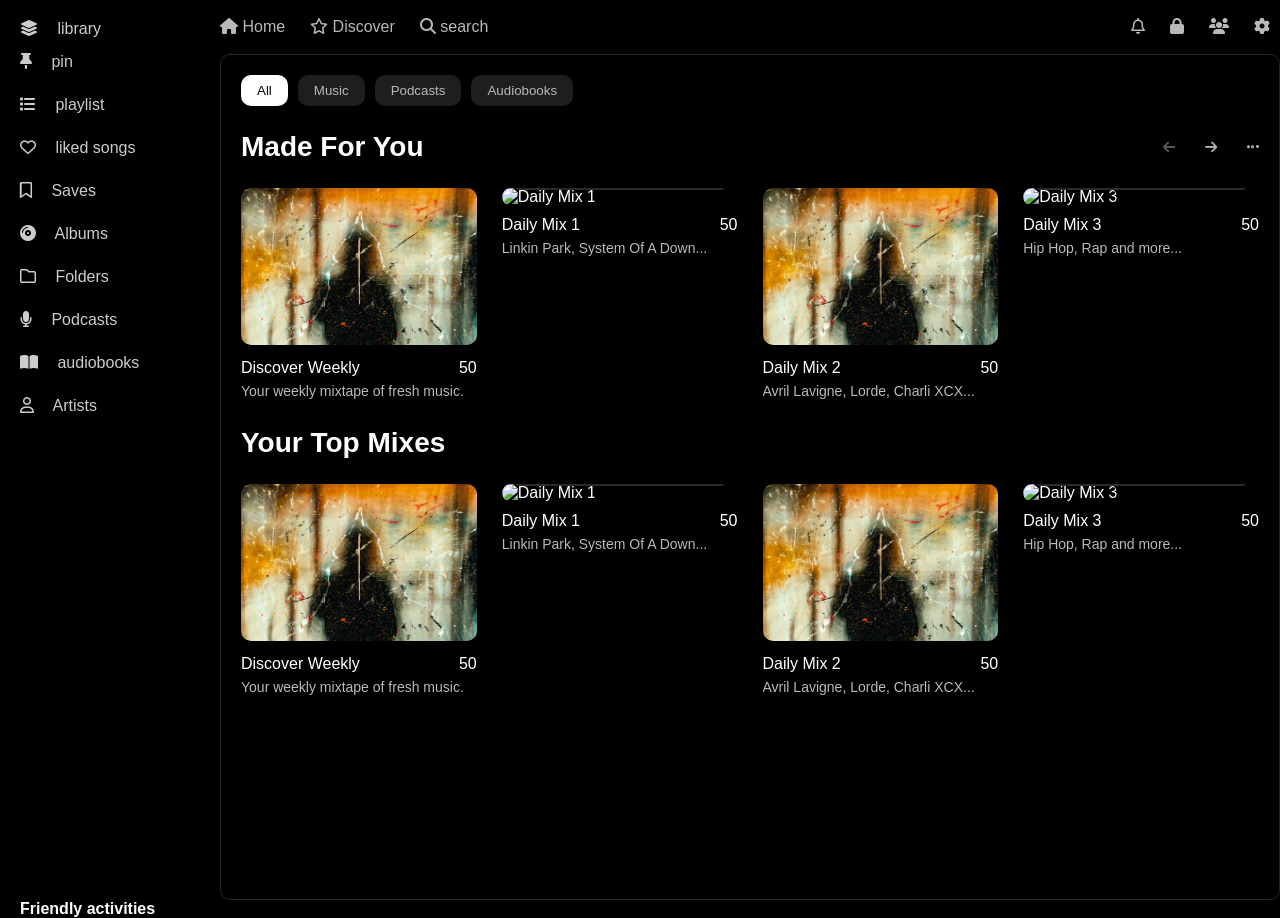
==== frend.html @ d9ddc19c "added files and some code" ====
<!DOCTYPE html>
<html lang="en">

<head>
    <meta charset="UTF-8">
    <meta name="viewport" content="width=device-width, initial-scale=1.0">
    <link rel="stylesheet" href="https://cdnjs.cloudflare.com/ajax/libs/font-awesome/6.5.0/css/all.min.css">
    <link rel="stylesheet" href="https://cdnjs.cloudflare.com/ajax/libs/font-awesome/6.5.1/css/all.min.css">

    <link rel="stylesheet" href="css/style.css">
    <title>Document</title>
</head>

<body>
    <div class="app">
        <header>
            <div class="top-menu">

                <ul class="top-menu-left">
                    <li class="home">
                        <a href="./index.html"><i class="fa-solid fa-home"></i> Home</a>
                    </li>
                    <li>
                        <a href="#"><i class="fa-regular fa-star"></i> Discover</a>
                    </li>
                    <li>
                        <a href="#"><i class="fa-solid fa-magnifying-glass"></i> search</a>
                    </li>
                </ul>
                <ul class="top-menu-right">
                    <li>
                        <a href="#"><i class="fa-regular fa-bell"></i> </a>
                    </li>
                    <li>
                        <a href="#"><i class="fa-solid  fa-lock"></i></i> </a>
                    </li>
                    <li>
                        <a href="#"><i class=" fa-solid fa-users"></i> </a>
                    </li>
                    <li>
                        <a href="#"><i class="fa-solid fa-gear"></i> </a>
                    </li>
                </ul>
            </div>
        </header>
        <aside>
            <nav>
                <div class="logo">
                    <a href="#"><i class="fa-solid fa-layer-group"></i> library</a>
                </div>
                <ul class="asid-icons">
                    <li><a href="#"><i class="fa-solid fa-thumbtack"></i> pin</a></li>
                    <li><a href="#"><i class="fa-solid fa-list"></i> playlist</a></li>
                    <li><a href="#"><i class="fa-regular fa-heart"></i> liked songs</a></li>
                    <li><a href="#"><i class="fa-regular fa-bookmark"></i> Saves</a></li>
                    <li><a href="#"><i class="fa-solid fa-compact-disc"></i> Albums</a></li>
                    <li><a href="#"><i class="fa-regular  fa-folder"></i> Folders</a></li>
                    <li><a href="#"><i class="fa-solid fa-microphone"></i> Podcasts</a></li>
                    <li><a href="#"><i class="fa-solid fa-book-open"></i> audiobooks</a></li>
                    <li><a href="#"><i class="fa-regular fa-user"></i> Artists</a></li>

                </ul>
            </nav>
        </aside>
        <main class="main-content">
            <!-- FILTER BUTTONS -->
            <div class="filters">
                <button class="active">All</button>
                <button>Music</button>
                <button>Podcasts</button>
                <button>Audiobooks</button>
            </div>
            <!-- SECTION TITLE -->
             <div class="for-you">
                 <h2 class="section-title">Made For You</h2>
                 <div class="arrow ">
                     <i class="fa-duotone fa-solid fa-thin fa-arrow-left a"></i>
                     <i class="fa-duotone fa-solid fa-thin fa-arrow-right arrow-active"></i>
                     <i class="fa-solid fa-ellipsis dots"></i>
                 </div>
             </div>
            <!-- CARDS GRID -->
            <div class="cards">
                <!-- CARD -->
                <div class="card card-1">
                    <div class="card-image">
                        <img src="./assets/images/cover2.jpg" alt="Discover Weekly">

                        <button class="play-btn">▶</button>
                    </div>
                    <div class="card-text">
                        <div class="title">
                            <span>Discover Weekly</span>
                            <span class="number">50</span>
                        </div>
                        <p>Your weekly mixtape of fresh music.</p>
                    </div>
                </div>
                <!-- CARD -->
                <div class="card card-1">
                    <div class="card-image">
                        <img src="./assets/images/cover1.jpg" alt="Daily Mix 1">
                        <button class="play-btn">▶</button>
                    </div>
                    <div class="card-text">
                        <div class="title">
                            <span>Daily Mix 1</span>
                            <span class="number">50</span>
                        </div>
                        <p>Linkin Park, System Of A Down...</p>
                    </div>
                </div>
                <!-- CARD -->
                <div class="card card-2">

                    <div class="card-image">
                        <img src="./assets/images/cover2.jpg" alt="Daily Mix 2">

                        <button class="play-btn">▶</button>
                    </div>
                    <div class="card-text">
                        <div class="title">
                            <span>Daily Mix 2</span>
                            <span class="number">50</span>
                        </div>
                        <p>Avril Lavigne, Lorde, Charli XCX...</p>
                    </div>
                </div>
                <!-- CARD -->
                <div class="card">
                    <div class="card-image">
                        <img src="./assets/images/cover1.jpg" alt="Daily Mix 3">
                        <button class="play-btn">▶</button>
                    </div>
                    <div class="card-text">
                        <div class="title">
                            <span>Daily Mix 3</span>
                            <span class="number">50</span>
                        </div>
                        <p>Hip Hop, Rap and more...</p>
                    </div>
                </div>
            </div>
            <!-- bottom main content -->
            <h2 class="section-title">Your Top Mixes</h2>
            <!-- CARDS GRID -->
            <div class="cards">
                <!-- CARD -->
                <div class="card">
                    <div class="card-image">
                        <img src="./assets/images/cover2.jpg" alt="Discover Weekly">

                        <button class="play-btn">▶</button>
                    </div>
                    <div class="card-text">
                        <div class="title">
                            <span>Discover Weekly</span>
                            <span class="number">50</span>
                        </div>
                        <p>Your weekly mixtape of fresh music.</p>
                    </div>
                </div>
                <!-- CARD -->
                <div class="card">
                    <div class="card-image">
                        <img src="./assets/images/cover1.jpg" alt="Daily Mix 1">
                        <button class="play-btn">▶</button>
                    </div>
                    <div class="card-text">
                        <div class="title">
                            <span>Daily Mix 1</span>
                            <span class="number">50</span>
                        </div>
                        <p>Linkin Park, System Of A Down...</p>
                    </div>
                </div>
                <!-- CARD -->
                <div class="card">
                    <div class="card-image">
                        <img src="./assets/images/cover2.jpg" alt="Daily Mix 2">

                        <button class="play-btn">▶</button>
                    </div>
                    <div class="card-text">
                        <div class="title">
                            <span>Daily Mix 2</span>
                            <span class="number">50</span>
                        </div>
                        <p>Avril Lavigne, Lorde, Charli XCX...</p>
                    </div>
                </div>
                <!-- CARD -->
                <div class="card">
                    <div class="card-image">
                        <img src="./assets/images/cover1.jpg" alt="Daily Mix 3">
                        <button class="play-btn">▶</button>
                    </div>
                    <div class="card-text">
                        <div class="title">
                            <span>Daily Mix 3</span>
                            <span class="number">50</span>
                        </div>
                        <p>Hip Hop, Rap and more...</p>
                    </div>
                </div>
            </div>
        </main>
        <div class="frendly">
            <h4>Friendly activities</h4>
        </div>
    </div>
</body>

</html>
---- css/style.css ----
* {
  margin: 0;
  padding: 0;
  box-sizing: border-box;
}

.app {
  border: 0px solid rgba(201, 199, 199, 0.1843137255);
  display: grid;
  margin-left: 20px;
  grid-template-columns: 200px 1fr;
  grid-template-rows: 54px auto;
}
.app header {
  align-items: center;
}
.app {
  grid-template-areas: "aside header" "aside main";
}
.app header {
  grid-area: header;
}
.app aside {
  padding-top: 20px;
  grid-area: aside;
}
.app main {
  grid-area: main;
}

.logo {
  padding-bottom: 15px;
}

aside {
  border: 0px solid rgba(201, 199, 199, 0.1843137255);
  background-color: black;
  height: 100vh;
}
aside ul {
  display: flex;
  flex-direction: column;
  gap: 25px;
}
aside li {
  list-style: none;
}
aside a {
  color: rgb(206, 203, 203);
  text-decoration: none;
}
aside a:hover {
  color: white;
}
aside i {
  margin-right: 15px;
}

main {
  border: 1px solid rgba(201, 199, 199, 0.1843137255);
  padding: 20px;
  border-radius: 10px;
}

.top-menu {
  border: 0px solid wheat;
  display: flex;
  justify-content: space-between;
  align-items: center;
  background-color: black;
  height: 54px;
}
.top-menu ul {
  display: flex;
  gap: 25px;
}
.top-menu li {
  list-style: none;
}
.top-menu a {
  text-decoration: none;
}

.top-menu-right {
  display: flex;
  gap: 25px;
  margin-right: 10px;
}
.top-menu-right i {
  cursor: pointer;
  color: #b9b9b9;
}
.top-menu-left i,
.top-menu a {
  cursor: pointer;
  color: #b9b9b9;
}

.section-title {
  margin: 25px 0;
  font-size: 28px;
}

body {
  background: #000;
  font-family: Arial, sans-serif;
  color: #fff;
}

.for-you {
  display: flex;
  justify-content: space-between;
  align-items: center;
}
.for-you .arrow {
  display: flex;
  gap: 30px;
}
.for-you .arrow i {
  font-size: 14px;
  display: flex;
  cursor: pointer;
  color: #b9b9b9;
  opacity: 0.5;
}
.for-you .arrow .arrow-active {
  color: #fff;
  opacity: 0.7;
}
.for-you .arrow .dots {
  color: #fff;
  opacity: 0.7;
}

/* FILTER BUTTONS */
.filters {
  display: flex;
  gap: 10px;
}
.filters button {
  background: #1e1e1e;
  border: none;
  padding: 8px 16px;
  border-radius: 10px;
  color: #b9b9b9;
  cursor: pointer;
}
.filters button.active {
  background: #fff;
  color: black;
}

.card img {
  width: 100px;
}

/* CARDS GRID */
.cards {
  display: grid;
  grid-template-columns: repeat(auto-fit, minmax(150px, 1fr));
  gap: 25px;
}

/* CARD */
.card {
  position: relative;
  cursor: pointer;
  overflow: hidden;
  z-index: 1;
}
.card img {
  width: 100%;
  border-radius: 10px;
}
.card .card-text {
  margin-top: 10px;
}
.card .card-text .title {
  display: flex;
  justify-content: space-between;
  font-size: 16px;
}
.card .card-text p {
  margin-top: 5px;
  font-size: 14px;
  color: #b9b9b9;
  line-height: 1.4;
}
.card:hover {
  transform: scale(1.03);
  transition: 0.3s;
}

.play-btn {
  position: absolute;
  right: 15px;
  bottom: 15px;
  width: 50px;
  height: 50px;
  border-radius: 50%;
  border: none;
  background: #1db954;
  color: black;
  font-size: 20px;
  display: flex;
  align-items: center;
  justify-content: center;
  cursor: pointer;
  opacity: 0;
  transform: translateY(20px);
  transition: 0.3s;
}

.card:hover .play-btn {
  opacity: 1;
  transform: translateY(0);
}

.card::before,
.card::after {
  content: "";
  position: absolute;
  width: 90%;
  height: 10px;
  background: #2a2a2a;
  border-radius: 10px;
  left: 5%;
  z-index: -1;
}

.card::before {
  top: -8px;
}

.card::after {
  top: -16px;
}

/*# sourceMappingURL=style.css.map */
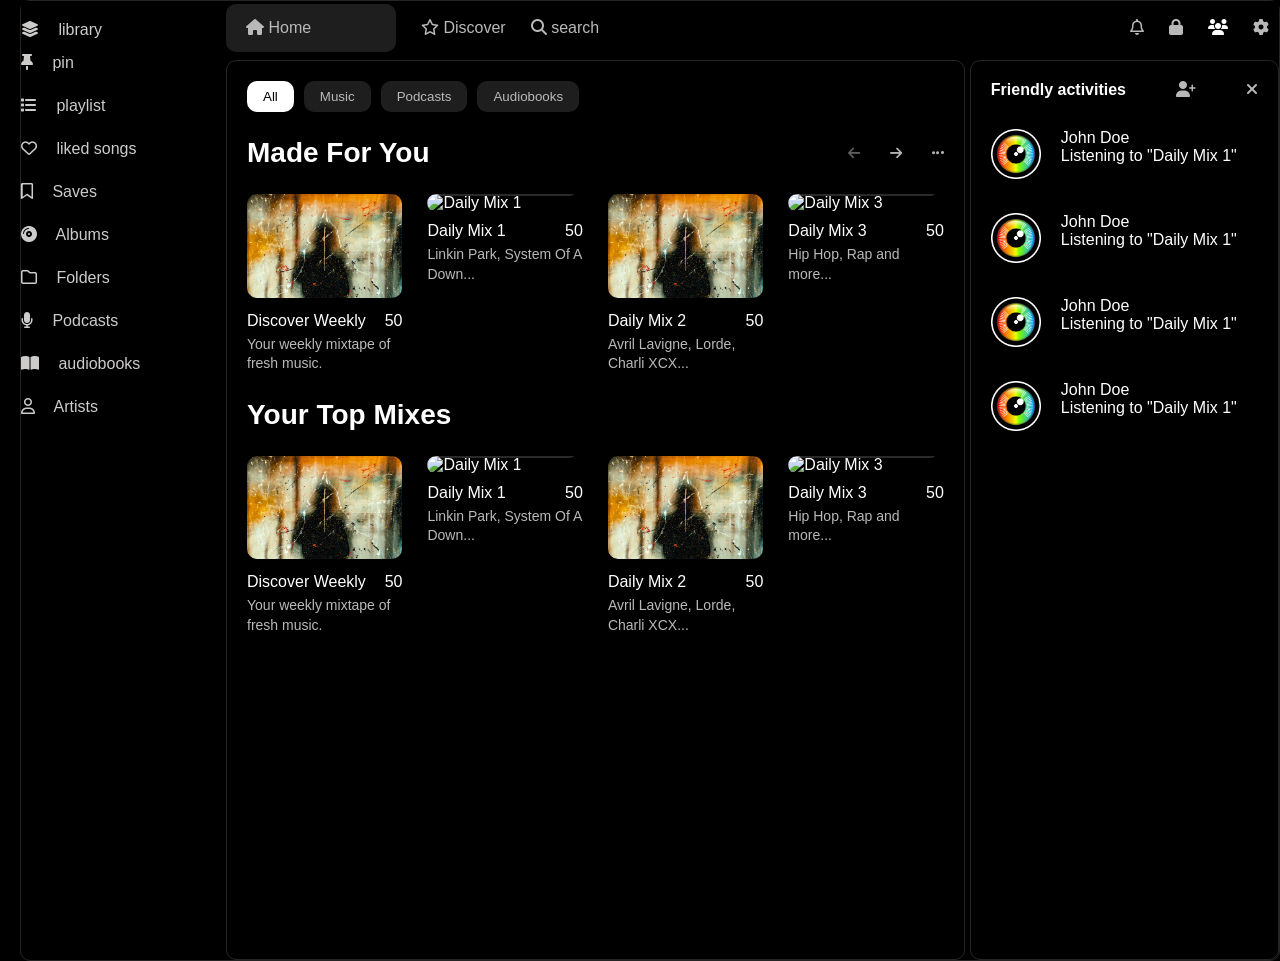
==== commit 1d1a8072: "add to liked page" ====
--- a/frend.html
+++ b/frend.html
@@ -11,13 +11,13 @@
     <title>Document</title>
 </head>
 
-<body>
-    <div class="app">
+<body >
+    <div class="app frendly">
         <header>
             <div class="top-menu">
 
                 <ul class="top-menu-left">
-                    <li class="home">
+                    <li class="home-btn">
                         <a href="./index.html"><i class="fa-solid fa-home"></i> Home</a>
                     </li>
                     <li>
@@ -34,8 +34,8 @@
                     <li>
                         <a href="#"><i class="fa-solid  fa-lock"></i></i> </a>
                     </li>
-                    <li>
-                        <a href="#"><i class=" fa-solid fa-users"></i> </a>
+                    <li class="users-active">
+                        <a href="frend.html" ><i class=" fa-solid fa-users"></i> </a>
                     </li>
                     <li>
                         <a href="#"><i class="fa-solid fa-gear"></i> </a>
@@ -51,7 +51,7 @@
                 <ul class="asid-icons">
                     <li><a href="#"><i class="fa-solid fa-thumbtack"></i> pin</a></li>
                     <li><a href="#"><i class="fa-solid fa-list"></i> playlist</a></li>
-                    <li><a href="#"><i class="fa-regular fa-heart"></i> liked songs</a></li>
+                    <li class="liked"><a href="liked.html"><i class="fa-regular fa-heart"></i> liked songs</a></li>
                     <li><a href="#"><i class="fa-regular fa-bookmark"></i> Saves</a></li>
                     <li><a href="#"><i class="fa-solid fa-compact-disc"></i> Albums</a></li>
                     <li><a href="#"><i class="fa-regular  fa-folder"></i> Folders</a></li>
@@ -205,8 +205,55 @@
                 </div>
             </div>
         </main>
-        <div class="frendly">
-            <h4>Friendly activities</h4>
+        <div class="frendly-content">
+            <div class="frendly-title">
+                <h4>Friendly activities</h4>
+                <div class="frendly-icon">
+                    <i class="fa-solid fa-user-plus"></i>
+                    <i class="fa-duotone fa-solid fa-xmark"></i>
+                </div>
+            </div>
+            <div class="frendly-list">
+                <div class="frendly-card">
+                    <div class="frendly-image">
+                        <img src="./assets/images/disc.png" alt="Discover Weekly">
+                    </div>
+                    <div class="frendly-text">
+                        <span>John Doe</span>
+                        <p>Listening to "Daily Mix 1"</p>
+                    </div>
+                </div>
+                <div class="frendly-card">
+                    <div class="frendly-image">
+                        <img src="./assets/images/disc.png" alt="Discover Weekly">
+                    </div>
+                    <div class="frendly-text">
+                        <span>John Doe</span>
+                        <p>Listening to "Daily Mix 1"</p>
+                    </div>
+                </div>
+                <div class="frendly-card">
+                    <div class="frendly-image">
+                        <img src="./assets/images/disc.png" alt="Discover Weekly">
+                    </div>
+                    <div class="frendly-text">
+                        <span>John Doe</span>
+                        <p>Listening to "Daily Mix 1"</p>
+                    </div>
+                </div>
+                <div class="frendly-card">
+                    <div class="frendly-image">
+                        <img src="./assets/images/disc.png" alt="Discover Weekly">
+                    </div>
+                    <div class="frendly-text">
+                        <span>John Doe</span>
+                        <p>Listening to "Daily Mix 1"</p>
+                    </div>
+                </div>
+              
+               
+              
+            </div>
         </div>
     </div>
 </body>
--- a/css/style.css
+++ b/css/style.css
@@ -7,6 +7,7 @@
 .app {
   border: 0px solid rgba(201, 199, 199, 0.1843137255);
   display: grid;
+  gap: 5px;
   margin-left: 20px;
   grid-template-columns: 200px 1fr;
   grid-template-rows: 54px auto;
@@ -26,6 +27,48 @@
 }
 .app main {
   grid-area: main;
+}
+
+.frendly {
+  display: grid;
+  border: 1px solid rgba(201, 199, 199, 0.1843137255);
+  border-radius: 10px;
+  grid-template-areas: "aside header header" "aside main frendly";
+}
+.frendly-content {
+  height: 100vh;
+  padding: 20px;
+  border-radius: 10px;
+  grid-area: frendly;
+  border: 1px solid rgba(201, 199, 199, 0.1843137255);
+}
+.frendly-title {
+  display: flex;
+  justify-content: space-between;
+  gap: 50px;
+}
+.frendly-icon {
+  display: flex;
+  justify-content: space-between;
+  gap: 50px;
+}
+.frendly-icon i {
+  cursor: pointer;
+  color: #b9b9b9;
+}
+.frendly-card {
+  display: flex;
+  gap: 20px;
+}
+.frendly-list {
+  display: flex;
+  padding-top: 30px;
+  flex-direction: column;
+  gap: 30px;
+}
+
+.frendly img {
+  width: 50px;
 }
 
 .logo {
@@ -56,6 +99,10 @@
   margin-right: 15px;
 }
 
+body.liked-page .asid-icons .liked a[href="liked.html"] {
+  color: #fff;
+}
+
 main {
   border: 1px solid rgba(201, 199, 199, 0.1843137255);
   padding: 20px;
@@ -73,6 +120,7 @@
 .top-menu ul {
   display: flex;
   gap: 25px;
+  align-items: center;
 }
 .top-menu li {
   list-style: none;
@@ -94,6 +142,16 @@
 .top-menu a {
   cursor: pointer;
   color: #b9b9b9;
+}
+.top-menu .users-active a[href="frend.html"] i {
+  color: #fff;
+}
+
+.home-btn {
+  padding: 15px 20px;
+  background: #1e1e1e;
+  width: 170px;
+  border-radius: 10px;
 }
 
 .section-title {
@@ -236,4 +294,141 @@
   top: -16px;
 }
 
+.songs {
+  padding: 20px;
+  color: #fff;
+}
+.songs__header {
+  display: grid;
+  grid-template-columns: 50px 2fr 2fr 1fr;
+  padding: 10px 0;
+  color: #aaa;
+  font-size: 14px;
+}
+.songs__list {
+  margin-top: 10px;
+}
+
+.song {
+  display: grid;
+  grid-template-columns: 50px 2fr 2fr 1fr;
+  align-items: center;
+  padding: 10px 0;
+  border-radius: 6px;
+  transition: 0.3s;
+}
+.song:hover {
+  background: #1a1a1a;
+}
+.song__index {
+  color: #aaa;
+}
+.song__info {
+  display: flex;
+  align-items: center;
+  gap: 10px;
+}
+.song__info img {
+  width: 40px;
+  height: 40px;
+  border-radius: 4px;
+}
+.song__info h4 {
+  font-size: 14px;
+}
+.song__info p {
+  font-size: 12px;
+  color: #aaa;
+}
+.song__album {
+  color: #aaa;
+  font-size: 13px;
+}
+.song__time {
+  display: flex;
+  align-items: center;
+  justify-content: space-between;
+}
+.song__time i {
+  color: #1db954;
+  cursor: pointer;
+}
+
+.song__time i {
+  opacity: 0.7;
+  transition: 0.2s;
+}
+.song__time i:hover {
+  opacity: 1;
+  transform: scale(1.2);
+}
+
+.songs-toolbar {
+  display: flex;
+  justify-content: space-between;
+  align-items: center;
+  padding: 10px 20px;
+  color: #aaa;
+  border-bottom: 1px solid #333;
+}
+.songs-toolbar button {
+  background: none;
+  border: none;
+  color: inherit;
+  cursor: pointer;
+  display: flex;
+  align-items: center;
+  gap: 6px;
+  font-size: 13px;
+  transition: 0.2s;
+}
+.songs-toolbar button i {
+  font-size: 14px;
+}
+.songs-toolbar button:hover {
+  color: #fff;
+}
+.songs-toolbar__left {
+  display: flex;
+  gap: 10px;
+}
+.songs-toolbar__left .view {
+  padding: 6px;
+  border-radius: 4px;
+}
+.songs-toolbar__left .view.active {
+  background: #1a1a1a;
+  color: #fff;
+}
+.songs-toolbar__right {
+  display: flex;
+  gap: 15px;
+}
+.songs-toolbar__right button {
+  opacity: 0.8;
+}
+.songs-toolbar__right button:hover {
+  opacity: 1;
+}
+.songs-toolbar__right .search {
+  font-size: 16px;
+}
+
+@media (max-width: 925px) {
+  .frendly-content {
+    display: none;
+  }
+}
+@media (max-width: 775px) {
+  .top-menu, aside {
+    display: none;
+  }
+  .app {
+    grid-template-columns: 1fr;
+    margin: 0 auto;
+    justify-content: center;
+    max-width: 100% !important;
+  }
+}
+
 /*# sourceMappingURL=style.css.map */
